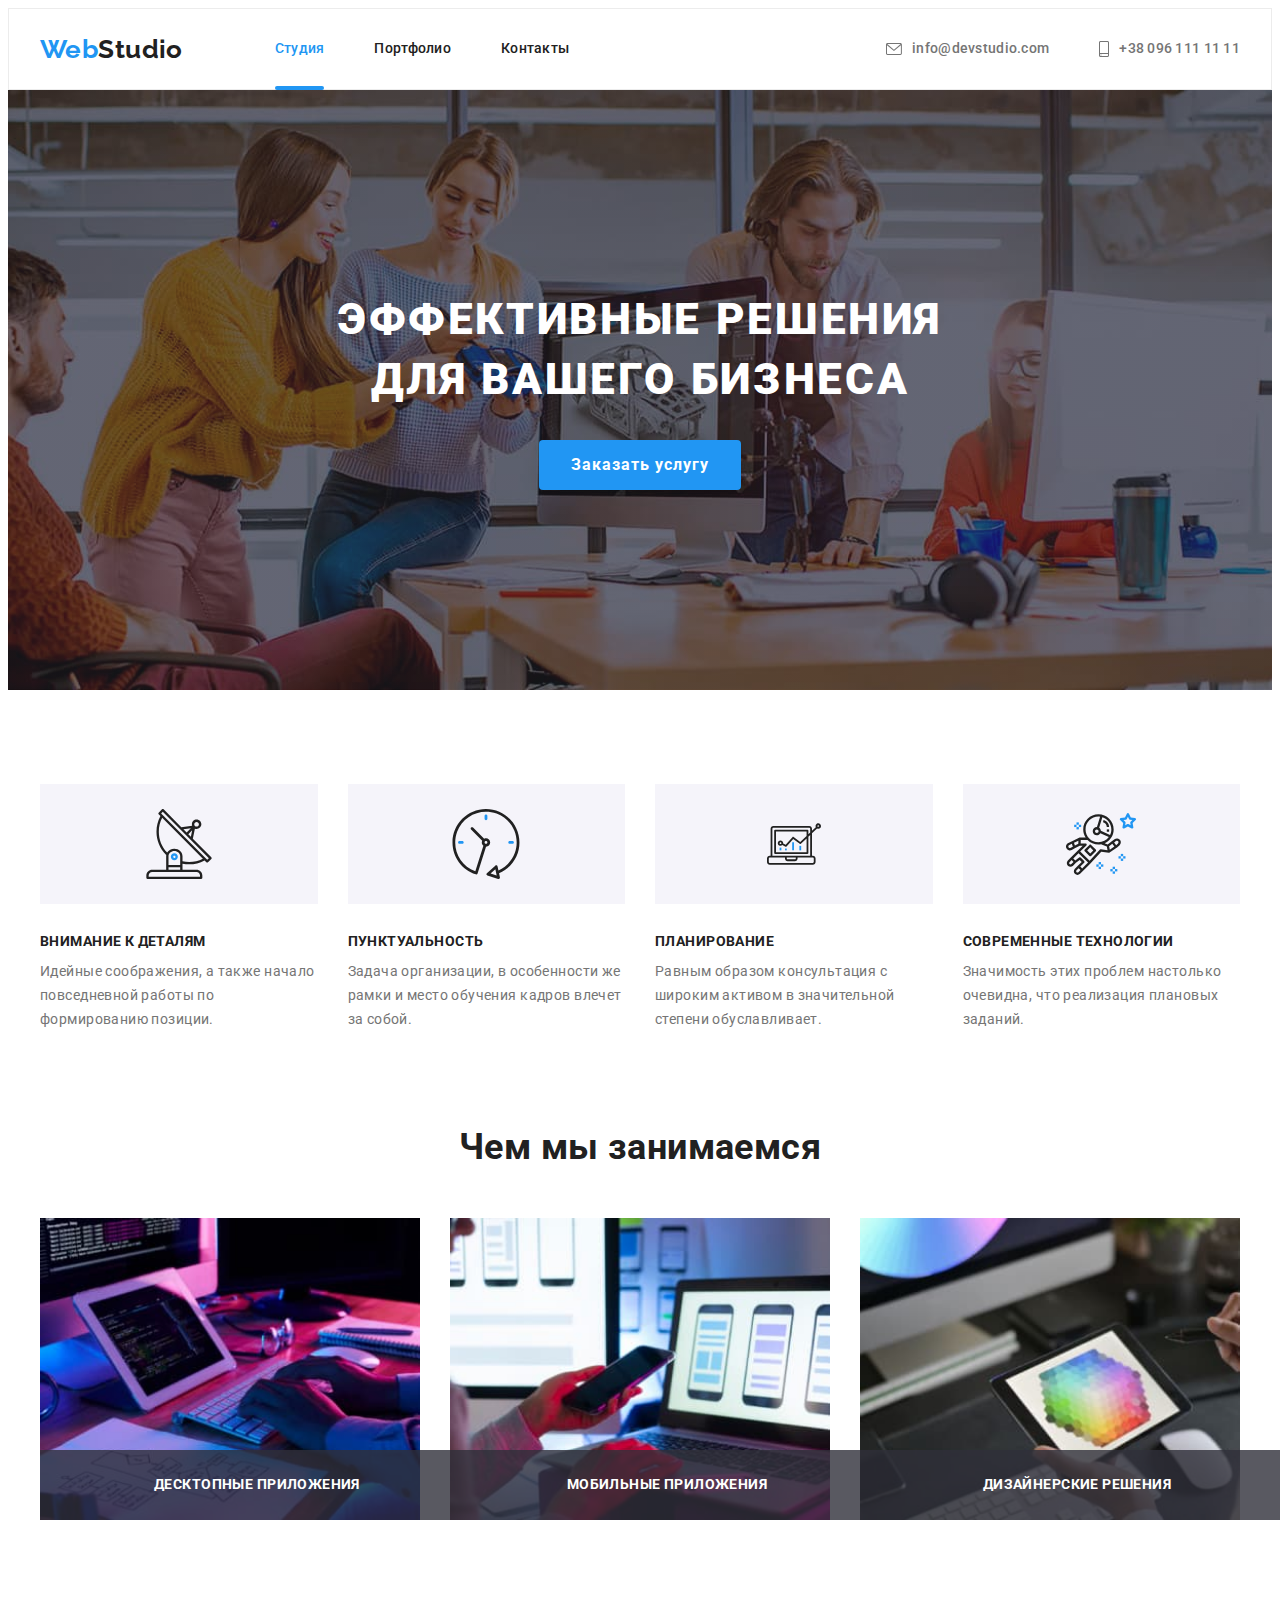
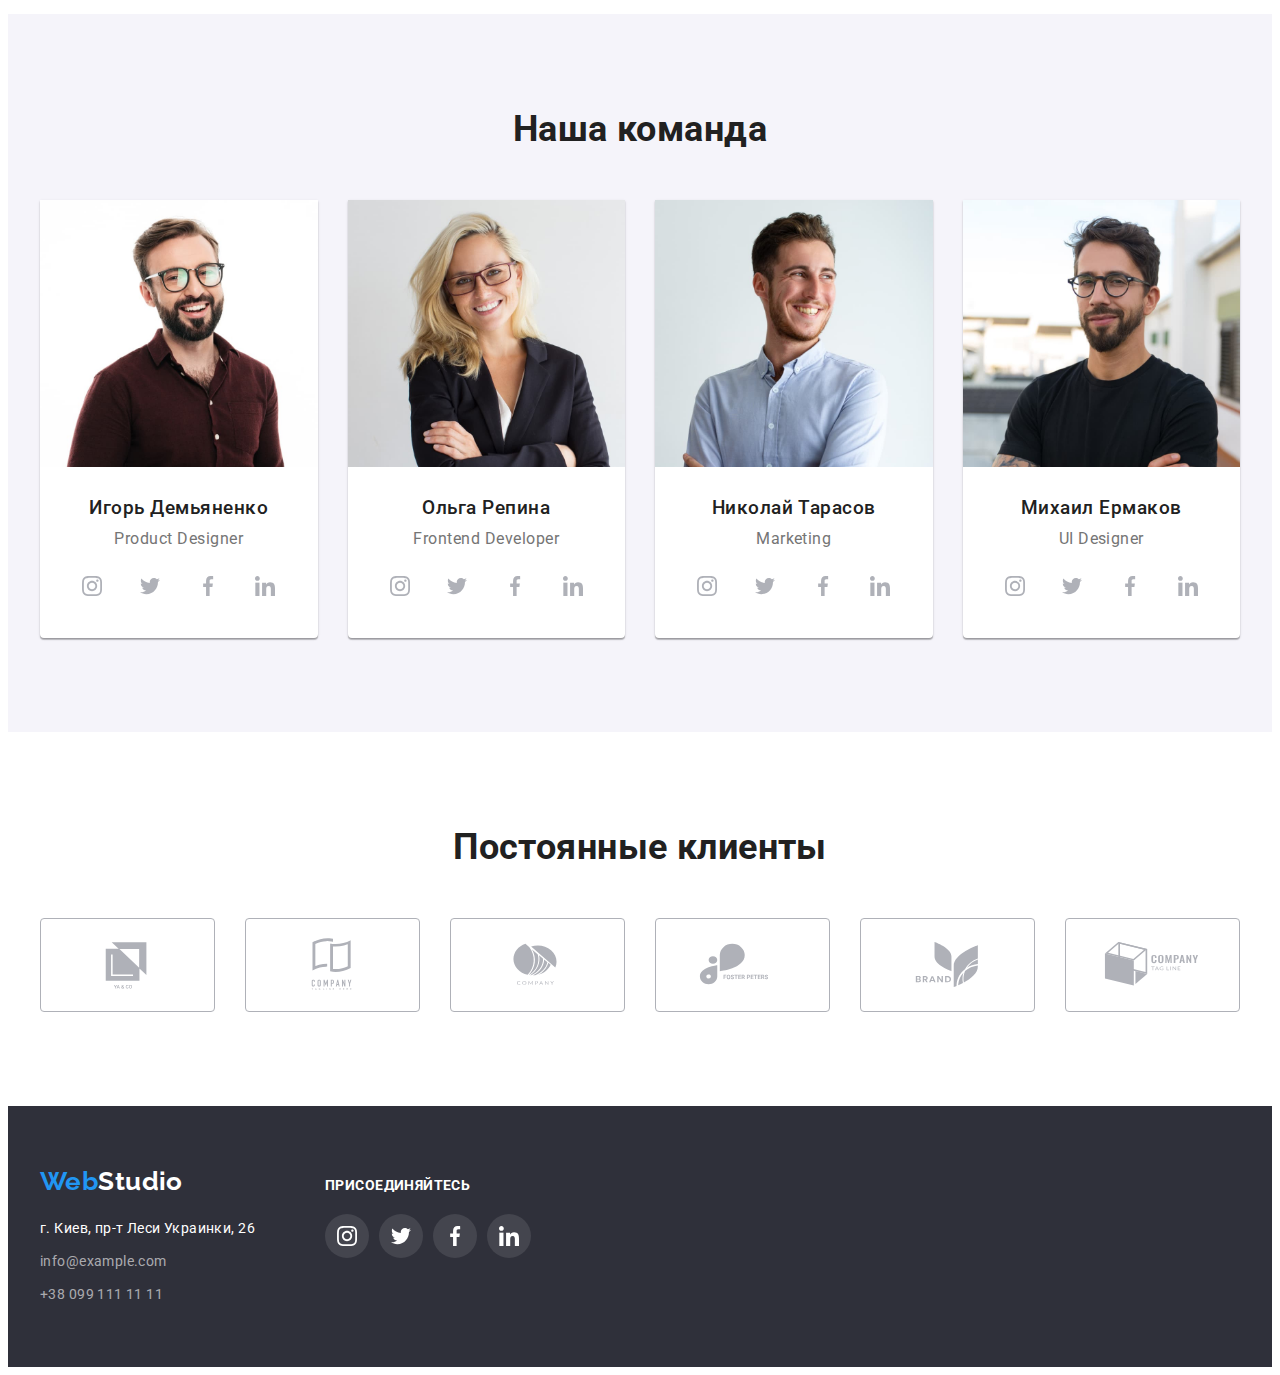
==== index.html @ 0438cba7 "copy" ====
<!DOCTYPE html>
<html lang="ru">
<head>
    <meta charset="UTF-8">
    <meta http-equiv="X-UA-Compatible" content="IE=edge">
    <meta name="viewport" content="width=device-width, initial-scale=1.0">
    <title>Document</title>
    <link rel="preconnect" href="https://fonts.googleapis.com">
    <link rel="preconnect" href="https://fonts.gstatic.com" crossorigin>
    <link href="https://fonts.googleapis.com/css2?family=Raleway:wght@700&family=Roboto:wght@400;500;700;900&display=swap"
        rel="stylesheet">
    <link rel="stylesheet" href="https://cdnjs.cloudflare.com/ajax/libs/modern-normalize/1.1.0/modern-normalize.min.css"
        integrity="sha512-wpPYUAdjBVSE4KJnH1VR1HeZfpl1ub8YT/NKx4PuQ5NmX2tKuGu6U/JRp5y+Y8XG2tV+wKQpNHVUX03MfMFn9Q=="
        crossorigin="anonymous" referrerpolicy="no-referrer" />
    <link rel="stylesheet" href="./css/styles.css">
</head>
<body>
    <header class="header">
        <div class="container header-container">
            <nav class="navigation">
                <a class="logo link header-logo" href="./index.html" lang="en">Web<span class="header-logo-part">Studio</span></a>
                <ul class="nav-list list">
                    <li class="nav-list-item">
                        <a class="nav-list-link link active-page" href="./index.html">Студия</a>
                    </li>
                    <li class="nav-list-item">
                        <a class="nav-list-link link" href="./portfolio.html">Портфолио</a>
                    </li>
                    <li class="nav-list-item">
                        <a class="nav-list-link link" href="">Контакты</a>
                    </li>
                </ul>
            </nav>
            <ul class="contact-list list">
                <li class="contact-list-item">
                    <a class="nav-list-link contact-list-link link" href="mailto:info@devstudio.com">
                        <svg class="mail-icon contact-list-icon" width="16" height="12">
                            <use href="./img/icons.svg#mail"></use>
                        </svg>
                        <span>info@devstudio.com</span>
                    </a>
                </li>
                <li class="contact-list-item">
                    <a class="nav-list-link contact-list-link link" href="tel:+380961111111">
                        <svg class="smartphone-icon contact-list-icon" width="10" height="16">
                            <use href="./img/icons.svg#smartphone"></use>
                        </svg>
                        <span>+38 096 111 11 11</span>
                    </a>
                </li>
            </ul>
        </div>
    </header>
    <main>

        <!-- HERO -->
        <section class="hero section">
            <div class="container hero-container">
                <h1 class="main-tittle">ЭФФЕКТИВНЫЕ РЕШЕНИЯ ДЛЯ ВАШЕГО БИЗНЕСА</h1>
                <button class="modal-button" type="button" data-modal-open>Заказать услугу</button>
            </div>
        </section>

        <!-- ADVANTAGES -->
        <h2 class="visually-hidden">ДОСТОИНСТВА</h2>
        <section class="advantages section">
            <div class="container advantages-conatiner">
                <ul class="advantages-list list-margins list">
                    <li class="advantages-list-item list-item-margins">
                        <div class="icon-container">
                            <svg class="advantages-icon" width="70" height="70">
                                <use href="./img/icons.svg#antenna"></use>
                            </svg>
                        </div>
                        <h3 class="advantages-tittle third-rate-tittle">Внимание к деталям</h3>
                        <p class="advantages-description">Идейные соображения, а также начало повседневной работы по формированию позиции.</p>
                    </li>
                    <li class="advantages-list-item list-item-margins">
                        <div class="icon-container">
                            <svg class="advantages-icon" width="70" height="70">
                                <use href="./img/icons.svg#clock"></use>
                            </svg>
                        </div>
                        <h3 class="advantages-tittle third-rate-tittle">Пунктуальность</h3>
                        <p class="advantages-description">Задача организации, в особенности же рамки и место обучения кадров влечет за собой.</p>
                    </li>
                    <li class="advantages-list-item list-item-margins">
                        <div class="icon-container">
                            <svg class="advantages-icon" width="70" height="54">
                                <use href="./img/icons.svg#diagram"></use>
                            </svg>
                        </div>
                        <h3 class="advantages-tittle third-rate-tittle">Планирование</h3>
                        <p class="advantages-description">Равным образом консультация с широким активом в значительной степени обуславливает.</p>
                    </li>
                    <li class="advantages-list-item list-item-margins">
                        <div class="icon-container">
                            <svg class="advantages-icon" width="70" height="70">
                                <use href="./img/icons.svg#astronaut"></use>
                            </svg>
                        </div>
                        <h3 class="advantages-tittle third-rate-tittle">Современные технологии</h3>
                        <p class="advantages-description">Значимость этих проблем настолько очевидна, что реализация плановых заданий.</p>
                    </li>
                </ul>
            </div>
        </section>

        <!-- WHAT WE DO -->
        <section class="service section">
            <div class="container service-conatiner">
                <h2 class="secondary-tittle">Чем мы занимаемся</h2>
                <ul class="service-list list-margins list">
                    <li class="service-list-item list-item-margins">
                        <img class="service-list-img" src="./img/img1.jpg" alt="написание програмного кода" width="370" height="294">
                        <p class="service-list-description">Десктопные приложения</p>
                    </li>
                    <li class="service-list-item list-item-margins">
                        <img class="service-list-img" src="./img/img2.jpg" alt="разработка мобильного приложения" width="370" height="294">
                        <p class="service-list-description">Мобильные приложения</p>
                    </li>
                    <li class="service-list-item list-item-margins">
                        <img class="service-list-img" src="./img/img3.jpg" alt="выбор дизайна" width="370" height="294">
                        <p class="service-list-description">Дизайнерские решения</p>
                    </li>
                </ul>
            </div>
        </section>

        <!-- TEAM -->
        <section class="team section">
            <div class="container team-container">
                <h2 class="secondary-tittle">Наша команда</h2>
                <ul class="team-list list-margins list">
                    <li class="team-mate list-item-margins">
                        <img class="teammate-img" src="./img/team1.jpg" alt="Игорь Демьяненко фото" width="270">
                        <div class="teammate-description">
                            <h3 class="teammate-tittle">Игорь Демьяненко</h3>
                            <p class="speciality">Product Designer</p>
                            <ul class="social-list list">
                                <li class="social-list-item">
                                    <a href="" class="social-list-link link" target="_blank" rel="noreferrer noopener">
                                        <svg class="social-list-icon" width="20" height="20">
                                            <use href="./img/icons.svg#instagram"></use>
                                        </svg>
                                    </a>
                                </li>
                                <li class="social-list-item">
                                    <a href="" class="social-list-link link" target="_blank" rel="noreferrer noopener">
                                        <svg class="social-list-icon" width="20" height="20">
                                            <use href="./img/icons.svg#twitter"></use>
                                        </svg>
                                    </a>
                                </li>
                                <li class="social-list-item">
                                    <a href="" class="social-list-link link" target="_blank" rel="noreferrer noopener">
                                        <svg class="social-list-icon" width="20" height="20">
                                            <use href="./img/icons.svg#facebook"></use>
                                        </svg>
                                    </a>
                                </li>
                                <li class="social-list-item">
                                    <a href="" class="social-list-link link" target="_blank" rel="noreferrer noopener">
                                        <svg class="social-list-icon" width="20" height="20">
                                            <use href="./img/icons.svg#linkedin"></use>
                                        </svg>
                                    </a>
                                </li>
                            </ul>
                            
                        </div>
                    </li>
                    <li class="team-mate list-item-margins">
                        <img class="teammate-img" src="./img/team2.jpg" alt="Ольга Репина фото" width="270">
                        <div class="teammate-description">
                            <h3 class="teammate-tittle">Ольга Репина</h3>
                            <p class="speciality">Frontend Developer</p>
                            <ul class="social-list list">
                                <li class="social-list-item">
                                    <a href="" class="social-list-link link" target="_blank" rel="noreferrer noopener">
                                        <svg class="social-list-icon" width="20" height="20">
                                            <use href="./img/icons.svg#instagram"></use>
                                        </svg>
                                    </a>
                                </li>
                                <li class="social-list-item">
                                    <a href="" class="social-list-link link" target="_blank" rel="noreferrer noopener">
                                        <svg class="social-list-icon" width="20" height="20">
                                            <use href="./img/icons.svg#twitter"></use>
                                        </svg>
                                    </a>
                                </li>
                                <li class="social-list-item">
                                    <a href="" class="social-list-link link" target="_blank" rel="noreferrer noopener">
                                        <svg class="social-list-icon" width="20" height="20">
                                            <use href="./img/icons.svg#facebook"></use>
                                        </svg>
                                    </a>
                                </li>
                                <li class="social-list-item">
                                    <a href="" class="social-list-link link" target="_blank" rel="noreferrer noopener">
                                        <svg class="social-list-icon" width="20" height="20">
                                            <use href="./img/icons.svg#linkedin"></use>
                                        </svg>
                                    </a>
                                </li>
                            </ul>
                        </div>
                    </li>
                    <li class="team-mate list-item-margins">
                        <img class="teammate-img" src="./img/team3.jpg" alt="Николай Тарасов фото" width="270">
                        <div class="teammate-description">
                            <h3 class="teammate-tittle">Николай Тарасов</h3>
                            <p class="speciality">Marketing</p>
                            <ul class="social-list list">
                                <li class="social-list-item">
                                    <a href="" class="social-list-link link" target="_blank" rel="noreferrer noopener">
                                        <svg class="social-list-icon" width="20" height="20">
                                            <use href="./img/icons.svg#instagram"></use>
                                        </svg>
                                    </a>
                                </li>
                                <li class="social-list-item">
                                    <a href="" class="social-list-link link" target="_blank" rel="noreferrer noopener">
                                        <svg class="social-list-icon" width="20" height="20">
                                            <use href="./img/icons.svg#twitter"></use>
                                        </svg>
                                    </a>
                                </li>
                                <li class="social-list-item">
                                    <a href="" class="social-list-link link" target="_blank" rel="noreferrer noopener">
                                        <svg class="social-list-icon" width="20" height="20">
                                            <use href="./img/icons.svg#facebook"></use>
                                        </svg>
                                    </a>
                                </li>
                                <li class="social-list-item">
                                    <a href="" class="social-list-link link" target="_blank" rel="noreferrer noopener">
                                        <svg class="social-list-icon" width="20" height="20">
                                            <use href="./img/icons.svg#linkedin"></use>
                                        </svg>
                                    </a>
                                </li>
                            </ul>
                        </div>
                    </li>
                    <li class="team-mate list-item-margins">
                        <img class="teammate-img" src="./img/team4.jpg" alt="Михаил Ермаков фото" width="270">
                        <div class="teammate-description">
                            <h3 class="teammate-tittle">Михаил Ермаков</h3>
                            <p class="speciality">UI Designer</p>
                            <ul class="social-list list">
                                <li class="social-list-item">
                                    <a href="" class="social-list-link link" target="_blank" rel="noreferrer noopener">
                                        <svg class="social-list-icon" width="20" height="20">
                                            <use href="./img/icons.svg#instagram"></use>
                                        </svg>
                                    </a>
                                </li>
                                <li class="social-list-item">
                                    <a href="" class="social-list-link link" target="_blank" rel="noreferrer noopener">
                                        <svg class="social-list-icon" width="20" height="20">
                                            <use href="./img/icons.svg#twitter"></use>
                                        </svg>
                                    </a>
                                </li>
                                <li class="social-list-item">
                                    <a href="" class="social-list-link link" target="_blank" rel="noreferrer noopener">
                                        <svg class="social-list-icon" width="20" height="20">
                                            <use href="./img/icons.svg#facebook"></use>
                                        </svg>
                                    </a>
                                </li>
                                <li class="social-list-item">
                                    <a href="" class="social-list-link link" target="_blank" rel="noreferrer noopener">
                                        <svg class="social-list-icon" width="20" height="20">
                                            <use href="./img/icons.svg#linkedin"></use>
                                        </svg>
                                    </a>
                                </li>
                            </ul>
                        </div>
                    </li>
                </ul>
            </div>
        </section>

        <!-- CLIENTS -->
        <section class="clients section">
            <div class="clients-container container">
                <h2 class="secondary-tittle">Постоянные клиенты</h2>
                <ul class="clients-list list list-margins">
                    <li class="clients-list-item list-item-margins">
                            <a href="" class="clients-list-link link" target="_blank" rel="noreferrer noopener">
                                    <svg class="clients-icon" width="106" height="60">
                                        <use href="./img/icons.svg#company1"></use>
                                    </svg>
                            </a>
                    </li>
                    <li class="clients-list-item list-item-margins">
                            <a href="" class="clients-list-link link" target="_blank" rel="noreferrer noopener">
                                    <svg class="clients-icon" width="106" height="60">
                                        <use href="./img/icons.svg#company2"></use>
                                    </svg>
                            </a>
                    </li>
                    <li class="clients-list-item list-item-margins">
                            <a href="" class="clients-list-link link" target="_blank" rel="noreferrer noopener">
                                    <svg class="clients-icon" width="106" height="60">
                                        <use href="./img/icons.svg#company3"></use>
                                    </svg>
                            </a>
                    </li>
                    <li class="clients-list-item list-item-margins">
                            <a href="" class="clients-list-link link" target="_blank" rel="noreferrer noopener">
                                    <svg class="clients-icon" width="106" height="60">
                                        <use href="./img/icons.svg#company4"></use>
                                    </svg>
                            </a>
                    </li>
                    <li class="clients-list-item list-item-margins">
                            <a href="" class="clients-list-link link" target="_blank" rel="noreferrer noopener">
                                    <svg class="clients-icon" width="106" height="60">
                                        <use href="./img/icons.svg#company5"></use>
                                    </svg>
                            </a>
                    </li>
                    <li class="clients-list-item list-item-margins">
                            <a href="" class="clients-list-link link" target="_blank" rel="noreferrer noopener">
                                    <svg class="clients-icon" width="106" height="60">
                                        <use href="./img/icons.svg#company6"></use>
                                    </svg>
                            </a>
                    </li>
                </ul>
            </div>
        </section>
    </main>
        <!-- FOOTER -->
    <footer class="footer">
        <div class="container footer-container">
            <div class="footer-item">
                <a class="logo link footer-logo" href="./index.html" lang="en">Web<span class="footer-logo-part">Studio</span></a>
                <address class="address">
                    <ul class="address-list list">
                        <li class="address-list-item">
                            <a class="address-list-link link" href="https://goo.gl/maps/maLwLf98Ya77Wj8u6" target="_blank"
                                rel="noreferrer noopener">г. Киев, пр-т Леси Украинки, 26</a>
                        </li>
                        <li class="address-list-item">
                            <a class="address-list-link link" href="mailto:info@example.com">info@example.com</a>
                        </li>
                        <li class="address-list-item">
                            <a class="address-list-link link" href="tel:+380991111111">+38 099 111 11 11</a>
                        </li>
                    </ul>
                </address>
            </div>
            <div class="footer-item">
                <h3 class="social-links-tittle third-rate-tittle">ПРИСОЕДИНЯЙТЕСЬ</h3>
                <ul class="social-list footer-social-list list">
                    <li class="social-list-item">
                        <a href="" class="social-list-link footer-social-link link" target="_blank" rel="noreferrer noopener">
                            <svg class="social-list-icon footer-social-icon" width="20" height="20">
                                <use href="./img/icons.svg#instagram"></use>
                            </svg>
                        </a>
                    </li>
                    <li class="social-list-item">
                        <a href="" class="social-list-link footer-social-link link" target="_blank" rel="noreferrer noopener">
                            <svg class="social-list-icon footer-social-icon" width="20" height="20">
                                <use href="./img/icons.svg#twitter"></use>
                            </svg>
                        </a>
                    </li>
                    <li class="social-list-item">
                        <a href="" class="social-list-link footer-social-link link" target="_blank" rel="noreferrer noopener">
                            <svg class="social-list-icon footer-social-icon" width="20" height="20">
                                <use href="./img/icons.svg#facebook"></use>
                            </svg>
                        </a>
                    </li>
                    <li class="social-list-item">
                        <a href="" class="social-list-link footer-social-link link" target="_blank" rel="noreferrer noopener">
                            <svg class="social-list-icon footer-social-icon" width="20" height="20">
                                <use href="./img/icons.svg#linkedin"></use>
                            </svg>
                        </a>
                    </li>
                </ul>
            </div>
        </div>
    </footer>
    <div class="backdrop is-hidden" data-modal>
        <div class="modal">
            <button type="button" class="modal-close-btn" data-modal-close>
                <svg class="modal-close-icon" width="11" height="11">
                    <use href="./img/icons.svg#close"></use>
                </svg>
            </button>
        </div>
    </div>
    <script src="./js/modal.js"></script>
</body>
</html>
---- css/styles.css ----
:root {
  --accent-color: #2196f3;
  --primary-font-family: "Roboto", sans-serif;
  --secondary-font-family: "Raleway", sans-serif;
  --primary-text-color-theme-light: #757575;
  --secondary-text-color-theme-light: #212121;
  --primary-text-color-theme-dark: #ffffff;
  --secondary-text-color-theme-dark: rgba(255, 255, 255, 0.6);
  --card-item: 3;
  --transition: 250ms cubic-bezier(0.4, 0, 0.2, 1);
}
body {
  font-family: var(--primary-font-family);
  color: var(--primary-text-color-theme-light);
  font-size: 14px;
  line-height: 1.71;
  letter-spacing: 0.03em;
}

h1,
h2,
h3,
h4,
h5,
h6,
p {
  margin-top: 0;
  margin-bottom: 0;
}
.visually-hidden {
  position: absolute;
  width: 1px;
  height: 1px;
  margin: -1px;
  padding: 0;
  overflow: hidden;
  border: 0;
  clip: rect(0 0 0 0);
}
ul,
ol {
  margin-top: 0;
  margin-bottom: 0;
  padding-left: 0;
}

img {
  display: block;
  width: 100%;
  height: auto;
}

address {
  font-style: normal;
}
.list {
  list-style: none;
}
.link {
  text-decoration: none;
  color: inherit;
}
.section {
  padding-top: 94px;
  padding-bottom: 94px;
}
.container {
  width: 1200px;
  padding-left: 15px;
  padding-right: 15px;
  margin-left: auto;
  margin-right: auto;
}
.third-rate-tittle {
  font-size: 14px;
  font-style: normal;
  margin-bottom: 10px;
  line-height: 1.14;
  text-transform: uppercase;
}
.list-margins {
  display: flex;
  flex-wrap: wrap;
  margin-left: -30px;
  margin-top: -30px;
}

.list-item-margins {
  margin-left: 30px;
  margin-top: 30px;
  flex-basis: calc(100% / var(--card-item) - 30px);
}

.social-list {
  display: flex;
  justify-content: space-between;
}
.social-list-link {
  display: flex;
  align-items: center;
  justify-content: center;
  width: 44px;
  height: 44px;
  background-color: #ffffff;
  border-radius: 50%;
  background-color: rgba(255, 255, 255, 0.1);
  color: #afb1b8;
  transition: background-color var(--transition), color var(--transition);
}
.social-list-icon {
  fill: currentColor;
  transition: fill var(--transition);
}
.social-list-link:hover,
.social-list-link:focus {
  background-color: var(--accent-color);
  color: var(--primary-text-color-theme-dark);
}

/* LOGO */
.logo {
  font-family: var(--secondary-font-family);
  font-style: normal;
  font-weight: bold;
  font-size: 26px;
  line-height: 1.19;
  color: var(--accent-color);
}
.header-logo-part {
  color: var(--secondary-text-color-theme-light);
}
.footer-logo-part {
  color: var(--primary-text-color-theme-dark);
}

/* HEADER */
.header {
  background-color: #ffffff;
  border: 1px solid #ececec;
}
.header-container {
  display: flex;
  align-items: center;
}
.header-logo {
  margin-right: 92px;
  padding-top: 24px;
  padding-bottom: 24px;
}
.navigation {
  display: flex;
  align-items: center;
}
.nav-list {
  display: flex;
  align-items: center;
  color: var(--secondary-text-color-theme-light);
}
.nav-list-item:not(:last-child) {
  margin-right: 50px;
}
.nav-list-link {
  display: flex;
  align-items: center;
  padding-top: 32px;
  padding-bottom: 32px;
  font-family: var(--primary-font-family);
  font-style: normal;
  font-weight: 500;
  line-height: 1.14;
  letter-spacing: 0.02em;
  position: relative;
  transition: color var(--transition);
}

.nav-list-link:hover,
.nav-list-link:focus,
.active-page {
  color: var(--accent-color);
}
.active-page::after {
  display: block;
  position: absolute;
  content: "";
  width: 100%;
  height: 4px;
  border-radius: 2px;
  background-color: var(--accent-color);
  bottom: -1px;
}

.contact-list {
  display: flex;
  margin-left: auto;
}
.contact-list-icon {
  margin-right: 10px;
  fill: currentColor;
}
.contact-list-item:not(:last-child) {
  margin-right: 50px;
}

/* HERO */
.hero {
  background-color: #2f303a;
  background-image: linear-gradient(
      rgba(47, 48, 58, 0.4),
      rgba(47, 48, 58, 0.4)
    ),
    url(../img/bg.jpg);
  background-repeat: no-repeat;
  background-position: 50% 50%;
  padding-top: 200px;
  padding-bottom: 200px;
}
.hero-container {
  display: flex;
  flex-direction: column;
  align-items: center;
}

.main-tittle {
  display: flex;
  flex-wrap: wrap;
  margin-bottom: 30px;
  max-width: 696px;
  font-family: var(--primary-font-family);
  font-style: normal;
  font-weight: 900;
  font-size: 44px;
  line-height: 1.36;
  text-align: center;
  letter-spacing: 0.06em;
  color: var(--primary-text-color-theme-dark);
}
.modal-button {
  align-items: center;
  text-align: center;
  padding: 10px 32px;
  border: none;
  font-family: var(--primary-font-family);
  font-style: normal;
  font-weight: bold;
  font-size: 16px;
  line-height: 1.88;
  letter-spacing: 0.06em;
  background-color: #2196f3;
  color: var(--primary-text-color-theme-dark);
  cursor: pointer;
  box-shadow: 0px 4px 4px rgba(0, 0, 0, 0.15);
  border-radius: 4px;
}

/* ADVANTAGES */
.advantages {
  padding-bottom: 0;
  --card-item: 4;
}
.icon-container {
  display: flex;
  align-items: center;
  justify-content: center;
  height: 120px;
  margin-bottom: 30px;
  background-color: #f5f4fa;
}

.advantages-tittle {
  color: var(--secondary-text-color-theme-light);
}
.advantages-description {
  font-style: normal;
}

/* WHAT WE DO */
.secondary-tittle {
  margin-bottom: 50px;
  font-family: var(--primary-font-family);
  font-style: normal;
  font-weight: bold;
  font-size: 36px;
  line-height: 1.17;
  text-align: center;
  color: var(--secondary-text-color-theme-light);
}
.service-list-item {
  position: relative;
}
.service-list-description {
  display: flex;
  color: var(--primary-text-color-theme-dark);
  position: absolute;
  left: 0;
  bottom: 0;
  width: 100%;
  padding: 27px;
  font-weight: 700;
  line-height: 1.14;
  background-color: rgba(47, 48, 58, 0.8);
  align-items: center;
  justify-content: center;
  text-transform: uppercase;
}
/* TEAM */
.team {
  font-family: var(--primary-font-family);
  font-style: normal;
  font-size: 16px;
  line-height: 1.19;
  letter-spacing: 0.03em;
  background-color: #f5f4fa;
  --card-item: 4;
}
.team-mate {
  box-shadow: 0px 1px 3px rgba(0, 0, 0, 0.12), 0px 1px 1px rgba(0, 0, 0, 0.14),
    0px 2px 1px rgba(0, 0, 0, 0.2);
  border-radius: 0px 0px 4px 4px;
  background-color: var(--primary-text-color-theme-dark);
}
.teammate-description {
  padding: 30px;
  text-align: center;
}
.teammate-tittle {
  margin-bottom: 10px;
  font-weight: 500;
  color: var(--secondary-text-color-theme-light);
}
.speciality {
  margin-bottom: 16px;
}

/* CLIENTS */
.clients {
  --card-item: 6;
}
.clients-list-link {
  display: flex;
  justify-content: center;
  align-items: center;
  height: 92px;
  border: 1px solid currentColor;
  color: #afb1b8;
  border-radius: 4px;
  transition: color var(--transition);
}
.clients-icon {
  fill: currentColor;
}
.clients-list-link:hover,
.clients-list-link:focus {
  color: var(--accent-color);
}


/* FOOTER */

.footer {
  background-color: #2f303a;
  padding-top: 60px;
  padding-bottom: 60px;
}
.footer-container {
  display: flex;
  align-items: baseline;
}
.footer-logo {
  display: block;
  margin-bottom: 20px;
}
.address-list-item:not(:last-child) {
  margin-bottom: 9px;
}


.address-place:hover,
.address-place:focus {
  color: var(--accent-color);
}

.address-list-link {
  color: var(--secondary-text-color-theme-dark);
  transition: color var(--transition);
}
.address-list-link[target="_blank"] {
  color: var(--primary-text-color-theme-dark);
}
.address-list-link:hover,
.address-list-link:focus {
  color: var(--accent-color);
}
.footer-item:not(:last-child) {
  margin-right: 70px;
}
.footer-social-link {
  color: var(--primary-text-color-theme-dark);
}
.social-links-tittle {
  margin-bottom: 20px;
  color: var(--primary-text-color-theme-dark);
}
.footer-social-list .social-list-item:not(:last-child) {
  margin-right: 10px;
}
/* ================= PORTFOLIO ================= */

/* PORTFOLIO FILTERS */
.portfolio-filter-list {
  display: flex;
  justify-content: center;
  margin-bottom: 50px;
}
.portfolio-filter-item:not(:last-child) {
  margin-right: 9px;
}
.portfolio-button-filter {
  padding: 6px 22px;
  font-family: var(--primary-font-family);
  font-style: normal;
  font-weight: 500;
  font-size: 16px;
  line-height: 1.6;
  color: var(--secondary-text-color-theme-light);
  cursor: pointer;
  background: #f5f4fa;
  border-radius: 4px;
  border: none;
  transition: background-color var(--transition),
    color var(--transition), box-shadow var(--transition);
}
.portfolio-button-filter:hover,
.portfolio-button-filter:focus,
.active {
  box-shadow: 0px 3px 1px rgba(0, 0, 0, 0.1), 0px 1px 2px rgba(0, 0, 0, 0.08),
    0px 2px 2px rgba(0, 0, 0, 0.12);
  background-color: var(--accent-color);
  color: var(--primary-text-color-theme-dark);
}

/* PROJECTS */
.project-list-item-overlay {
  position: relative;
  overflow: hidden;
}
.project-overlay-description {
  color: var(--primary-text-color-theme-dark);
  background-color: rgba(33, 150, 243, 0.9);
  font-size: 18px;
  display: flex;
  justify-content: center;
  align-items: center;
  padding: 24px;
  font-size: 18px;
  line-height: 1.55;
  position: absolute;
  top: 0;
  left: 0;
  width: 100%;
  height: 100%;
  overflow: auto;
  transform: translateY(100%);
  transition: transform var(--transition);
}
.project-list-link:hover .project-overlay-description,
.project-list-link:focus .project-overlay-description {
  transform: translateY(0%);
}
.project-description {
  padding-top: 20px;
  padding-right: 24px;
  padding-bottom: 20px;
  padding-left: 24px;
  border: 1px solid #eeeeee;
  border-top: none;
  background: #ffffff;
}
.project-tittle {
  margin-bottom: 4px;
  font-size: 18px;
  line-height: 2;
  letter-spacing: 0.06em;
  color: var(--secondary-text-color-theme-light);
}
.project-style {
  font-style: normal;
  font-size: 16px;
  line-height: 1.88;
}
.project-list-link {
  display: block;
  transition: box-shadow var(--transition);
}
.project-list-link:hover,
.project-list-link:focus {
  box-shadow: 0px 1px 1px rgba(0, 0, 0, 0.12), 0px 4px 4px rgba(0, 0, 0, 0.06),
    1px 4px 6px rgba(0, 0, 0, 0.16);
}

.backdrop {
  position: fixed;
  top: 0;
  left: 0;
  width: 100vw;
  height: 100vh;
  background-color: rgba(0, 0, 0, 0.2);
  transition: opacity 500ms linear, visibility 500ms linear;
}
.backdrop.is-hidden {
  opacity: 0;
  visibility: hidden;
  pointer-events: none;
}

.modal {
  position: absolute;
  top: 50%;
  left: 50%;
  transform: translate(-50%, -50%);
  width: 528px;
  height: 580px;
  background-color: #ffffff;
  transition: transform 500ms linear;
}
.backdrop.is-hidden .modal {
  transform: translate(-50%, -50%) scale(0) rotate(135deg);
}
.modal-close-btn {
  position: absolute;
  top: 8px;
  right: 8px;
  display: flex;
  justify-content: center;
  align-items: center;
  width: 30px;
  height: 30px;
  border-radius: 50%;
  border: 1px solid rgba(0, 0, 0, 0.1);
  background-color: transparent;
  padding: 0;
  cursor: pointer;
}
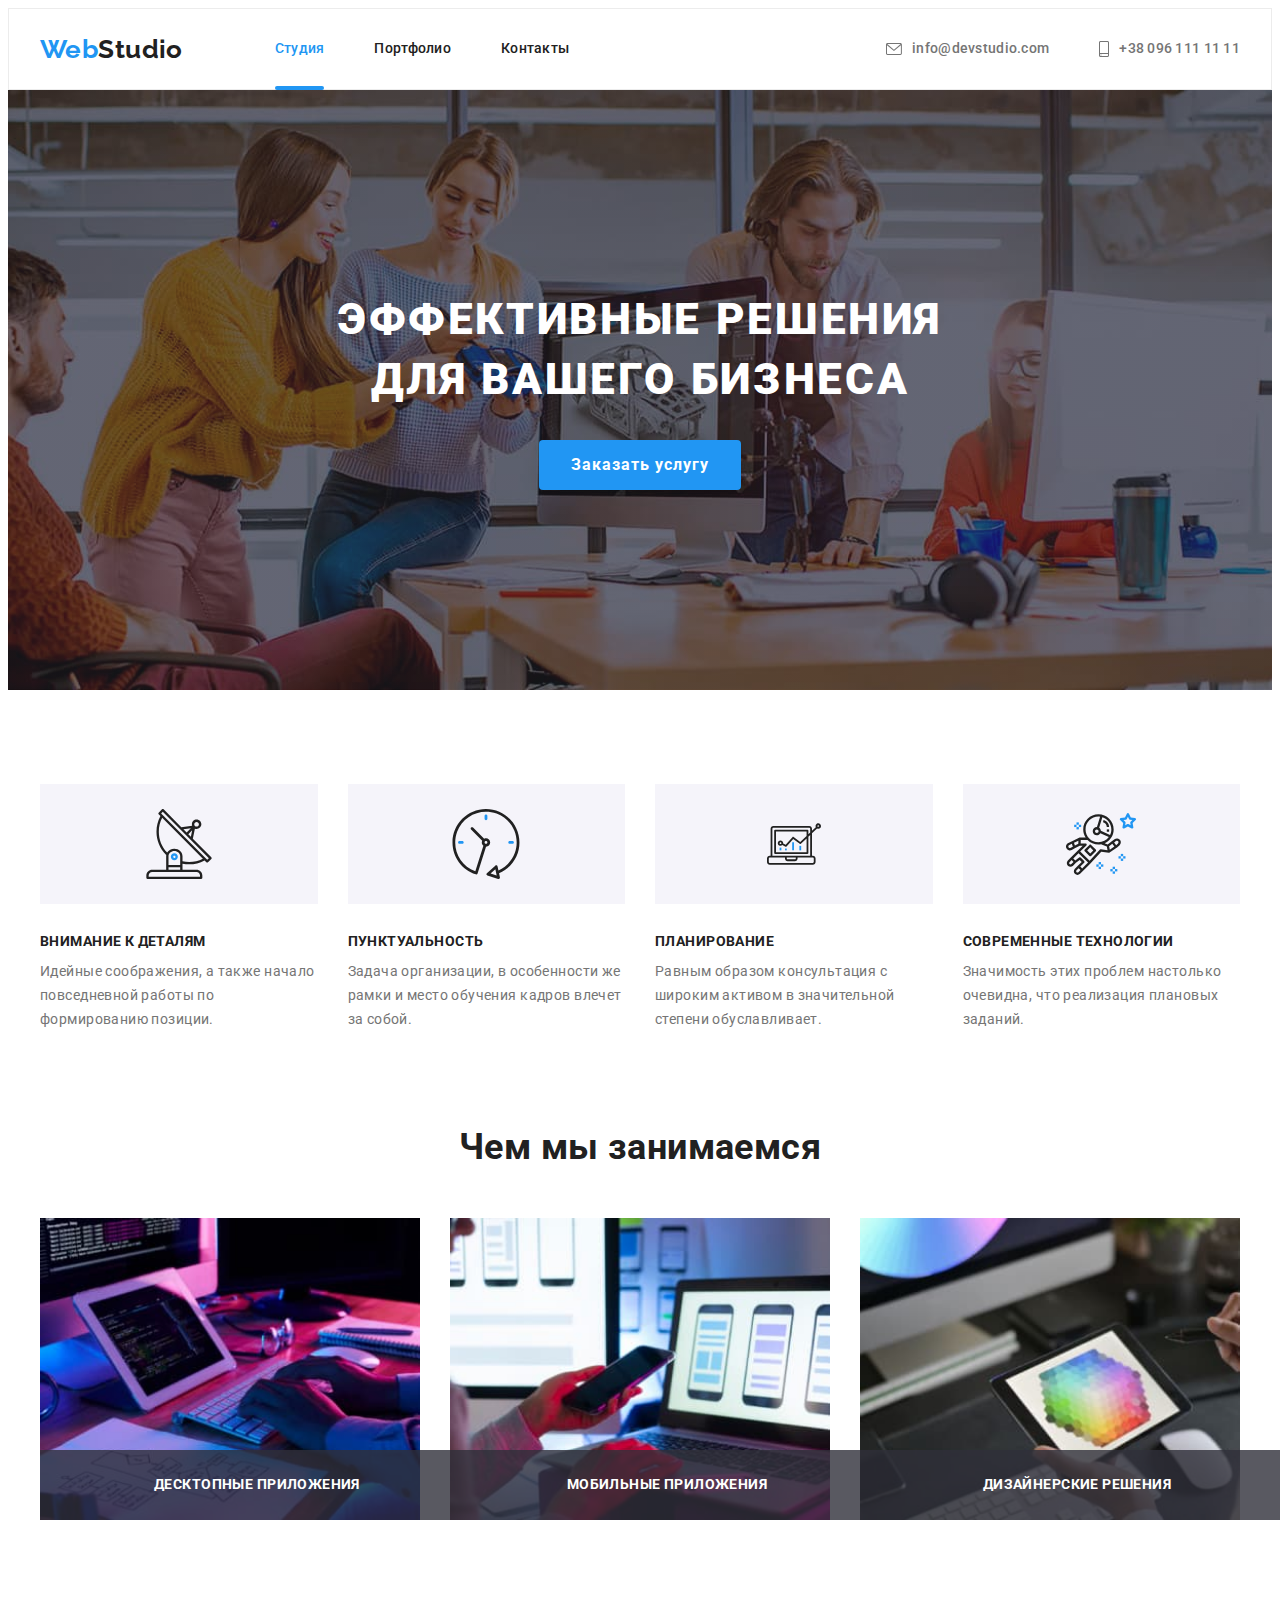
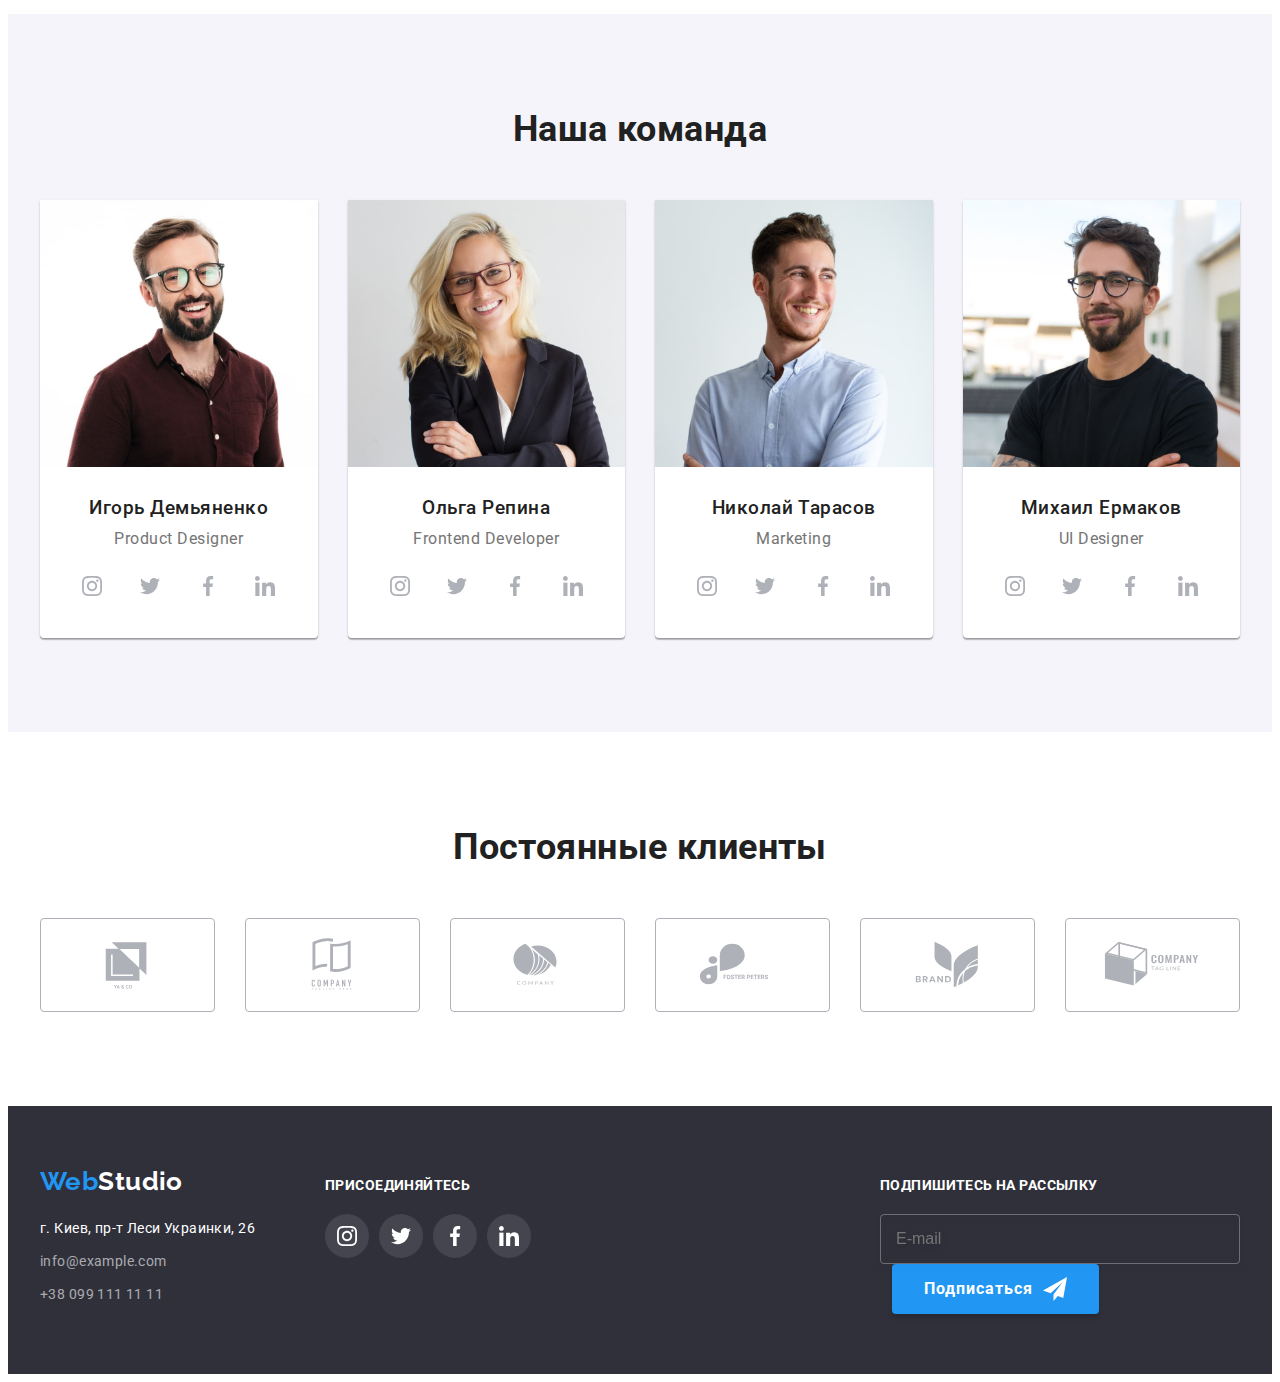
==== commit 6866fd60: "fin" ====
--- a/index.html
+++ b/index.html
@@ -357,7 +357,7 @@
                 </address>
             </div>
             <div class="footer-item">
-                <h3 class="social-links-tittle third-rate-tittle">ПРИСОЕДИНЯЙТЕСЬ</h3>
+                <h3 class="social-links-tittle third-rate-tittle">Присоединяйтесь</h3>
                 <ul class="social-list footer-social-list list">
                     <li class="social-list-item">
                         <a href="" class="social-list-link footer-social-link link" target="_blank" rel="noreferrer noopener">
@@ -388,6 +388,22 @@
                         </a>
                     </li>
                 </ul>
+            </div>
+            <div class="footer-item subscribe-footer-item">
+                <h3 class="subscribe-tittle social-links-tittle third-rate-tittle">Подпишитесь на рассылку</h3>
+                <div class="subscribe-item">
+                    <form class="email-form">
+                        <label class="email-form-field">
+                            <input name="user_email" type="email" class="email-form-input" placeholder="E-mail">
+                        </label>
+                        <button type="submit" class="subscribe-submit modal-button">
+                            Подписаться
+                            <svg class="telegram-icon" width="24" height="24">
+                                <use href="./img/icons.svg#telegram"></use>
+                            </svg>
+                        </button>
+                    </form>
+                </div>
             </div>
         </div>
     </footer>
@@ -398,6 +414,56 @@
                     <use href="./img/icons.svg#close"></use>
                 </svg>
             </button>
+            <form class="contact-form">
+                <p class="modal-description">Оставьте свои данные, мы вам перезвоним</p>
+                <label class="contact-form-field">
+                    <span class="contact-form-name">Имя</span>
+                    <span class="contact-form-input-wrapper">
+                        <input name="user_name" type="text" class="contact-form-input" required>
+                        <svg class="modal-input-icon" width="12" height="12">
+                            <use href="./img/icons.svg#name"></use>
+                        </svg>
+                    </span>
+                </label>
+                <label class="contact-form-field">
+                    <span class="contact-form-name">Телефон</span>
+                    <span class="contact-form-input-wrapper">
+                        <input name="user_phone" type="tel" class="contact-form-input" required>
+                        <svg class="modal-input-icon" width="13" height="13">
+                            <use href="./img/icons.svg#phone"></use>
+                        </svg>
+                    </span>
+                </label>
+                <label class="contact-form-field">
+                    <span class="contact-form-name">Почта</span>
+                    <span class="contact-form-input-wrapper">
+                        <input name="user_email" type="email" class="contact-form-input" required>
+                        <svg class="modal-input-icon" width="15" height="12">
+                            <use href="./img/icons.svg#modal-mail"></use>
+                        </svg>
+                    </span>
+                </label>
+                <label class="contact-form-field">
+                    <span class="contact-form-name">Комментарий</span>
+                    <span class="contact-form-input-wrapper">
+                        <textarea name="user_massage" class="contact-form-input contact-form-massage" placeholder="Введите текст"></textarea>
+                    </span>
+                </label>
+                <div class="contact-form-checkbox-wrapper">
+                    <input name="accept-window" type="checkbox" class="contact-form-checkbox visually-hidden" id="accept-checkbox"
+                        required>
+                    <label for="accept-checkbox" class="contact-form-checkbox-label">
+                        <span class="checkbox-window">
+                        <svg class="checkbox-icon" width="11px" height="8px">
+                            <use href="./img/icons.svg#accept"></use>
+                        </svg>
+                        </span>
+                        Соглашаюсь с рассылкой и принимаю&nbsp;
+                        <a href=""class="accept-link link">Условия договора</a>
+                    </label>
+                </div>
+                <button type="submit" class="contact-form-submit modal-button">Отправить</button>
+            </form>
         </div>
     </div>
     <script src="./js/modal.js"></script>
--- a/css/styles.css
+++ b/css/styles.css
@@ -403,6 +403,33 @@
 .footer-social-list .social-list-item:not(:last-child) {
   margin-right: 10px;
 }
+.subscribe-footer-item {
+  margin-left: auto;
+}
+.subscribe-item {
+  display: flex;
+  align-items: center;
+}
+.email-form-input {
+  border: 1px solid rgba(255, 255, 255, 0.3);
+  box-sizing: border-box;
+  filter: drop-shadow(0px 4px 4px rgba(0, 0, 0, 0.15));
+  border-radius: 4px;
+  width: 360px;
+  height: 50px;
+  background-color: transparent;
+  padding: 15px;
+  font-size: 16px;
+  line-height: 1.25;
+  color: var(--primary-text-color-theme-dark);
+}
+.subscribe-submit {
+  display: flex;
+  margin-left: 12px;
+}
+.telegram-icon {
+  margin-left: 10px;
+}
 /* ================= PORTFOLIO ================= */
 
 /* PORTFOLIO FILTERS */
@@ -521,6 +548,7 @@
   height: 580px;
   background-color: #ffffff;
   transition: transform 500ms linear;
+  padding: 40px;
 }
 .backdrop.is-hidden .modal {
   transform: translate(-50%, -50%) scale(0) rotate(135deg);
@@ -540,3 +568,100 @@
   padding: 0;
   cursor: pointer;
 }
+
+.modal-description{
+  font-weight: 700;
+  font-size: 20px;
+  line-height: 1.15;
+  text-align: center;
+  color: var(--secondary-text-color-theme-light);
+}
+.contact-form-name {
+  font-size: 12px;
+  line-height: 1.16;
+  letter-spacing: 0.01em;
+}
+
+.contact-form-field {
+  display: block;
+}
+.contact-form-input-wrapper {
+  position: relative;
+}
+
+.contact-form-input {
+  width: 100%;
+  height: 40px;
+  border: 1px solid rgba(33, 33, 33, 0.2);
+  box-sizing: border-box;
+  border-radius: 4px;
+  margin-bottom: 10px;
+  padding-left: 42px;
+  transition: border-color var(--transition);
+  cursor: pointer;
+}
+.contact-form-input:hover,
+.contact-form-input:focus {
+  outline: none;
+  border-color: var(--accent-color);
+}
+.modal-input-icon {
+  position: absolute;
+  display: block;
+  top: 50%;
+  left: 12px;
+  transform: translateY(-50%);
+  transition: fill var(--transition)
+}
+.contact-form-input:hover + .modal-input-icon,
+.contact-form-input:focus + .modal-input-icon {
+  fill: var(--accent-color);
+}
+
+.contact-form-massage {
+  display: flex;
+  resize: none;
+  height: 120px;
+  padding: 12px 16px;
+  font-weight: 400;
+  font-size: 14px;
+  line-height: 1.14;
+  letter-spacing: 0.01em;
+}
+.contact-form-checkbox-label {
+  display: flex;
+  align-items: center;
+}
+.contact-form-checkbox-wrapper {
+  margin-bottom: 30px;
+}
+.checkbox-window {
+  display: flex;
+  width: 16px;
+  height: 15px;
+  border: 2px solid var(--secondary-text-color-theme-light);
+  border-radius: 2px;
+  cursor: pointer;
+  content: '';
+  margin-right: 9px;
+  margin-left: 15px;
+  justify-content: center;
+  align-items: center;
+}
+.accept-link {
+  color: var(--accent-color);
+  text-decoration: underline;
+}
+.contact-form-checkbox:focus + label>.checkbox-window {
+  outline: 1px solid var(--secondary-text-color-theme-light);
+}
+.contact-form-checkbox:checked + label>.checkbox-window {
+  background-color: var(--accent-color);
+  border-color: transparent;
+}
+.contact-form-submit {
+  display: flex;
+  padding: 10px 55px;
+  margin: 0 auto;
+  background-color: #188CE8;
+}
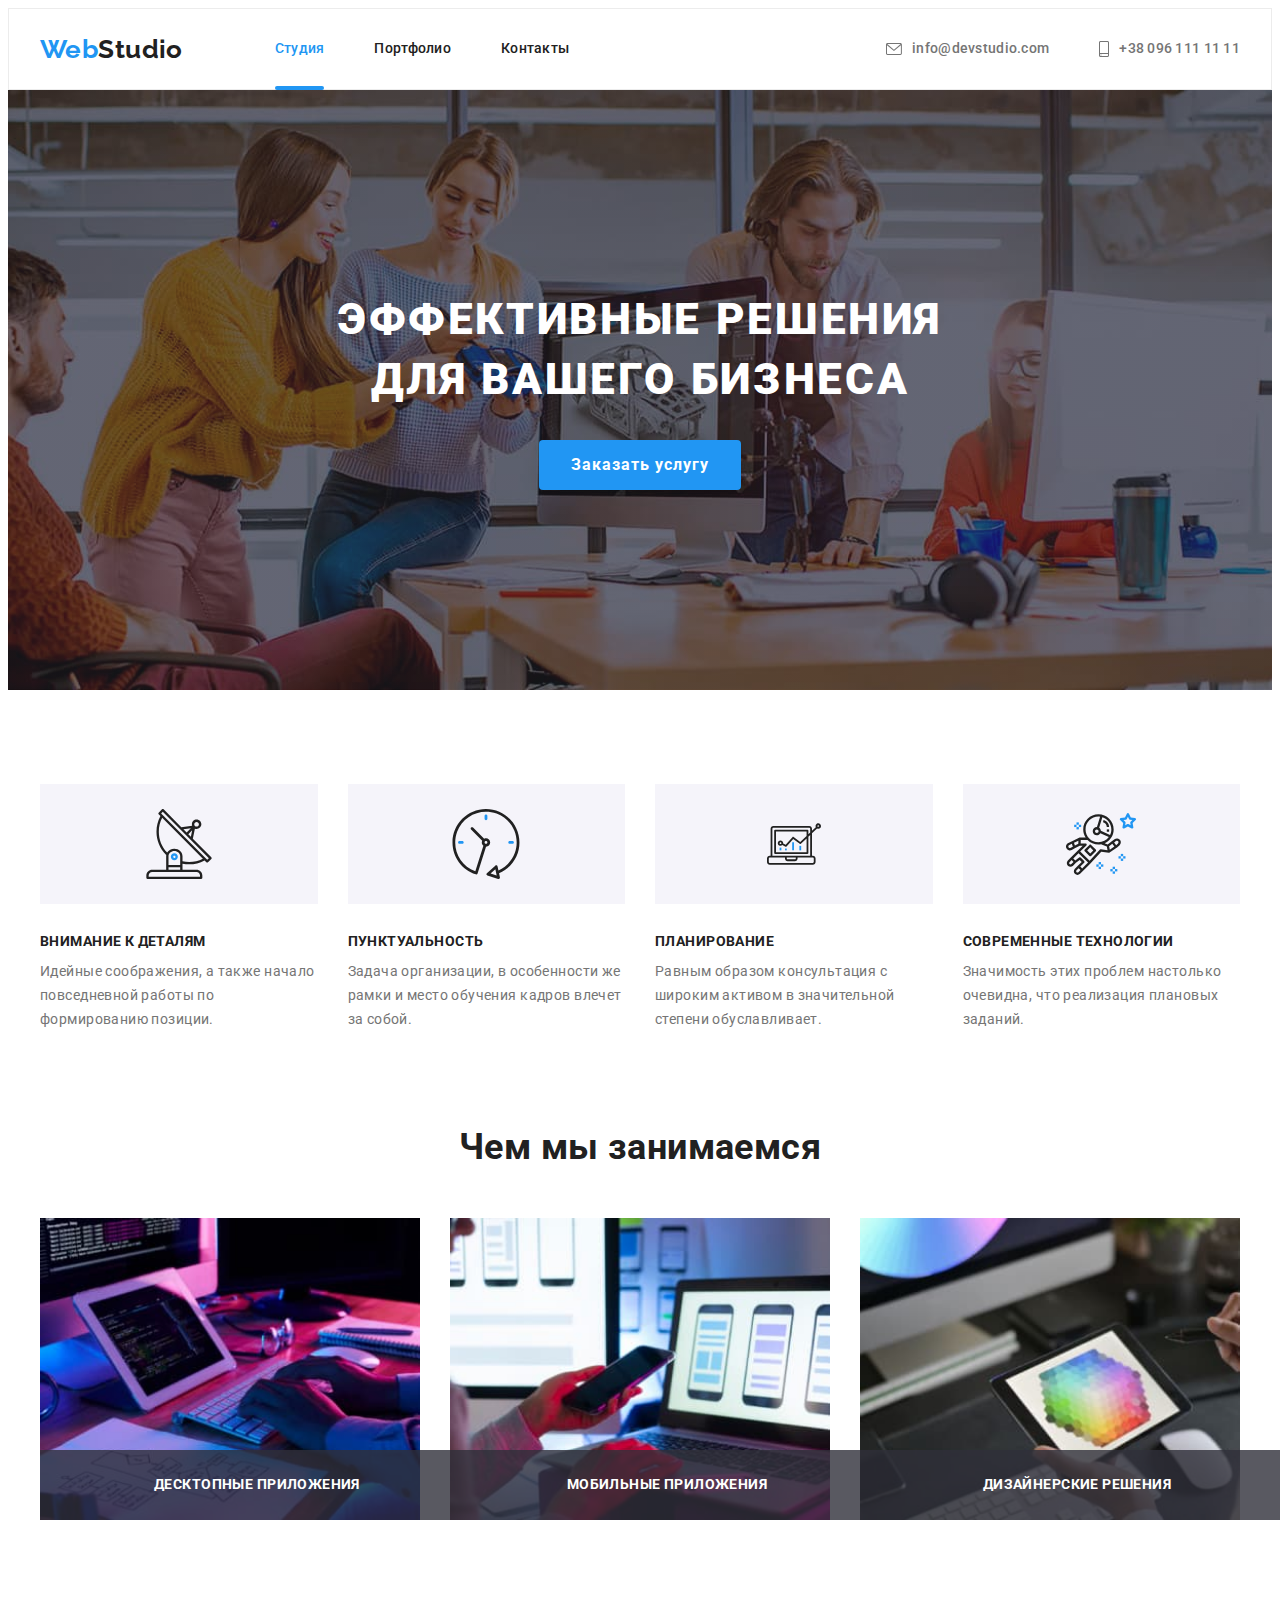
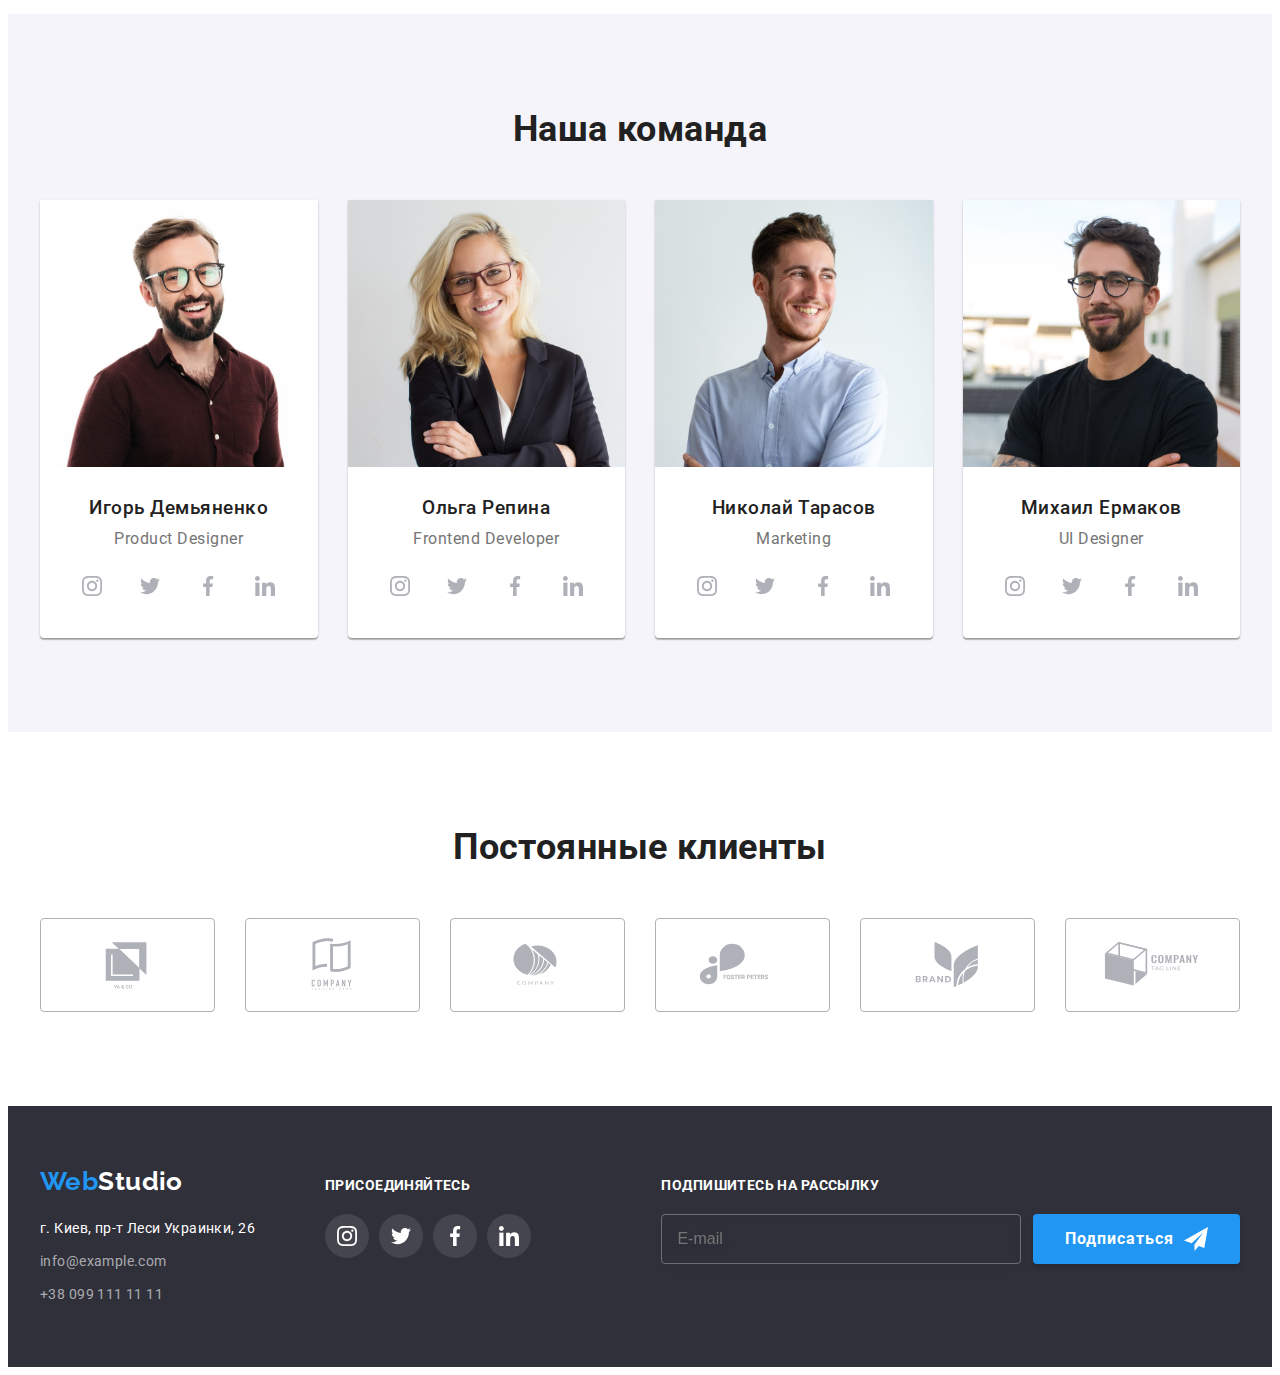
==== commit 350b16da: "finish" ====
--- a/index.html
+++ b/index.html
@@ -391,7 +391,6 @@
             </div>
             <div class="footer-item subscribe-footer-item">
                 <h3 class="subscribe-tittle social-links-tittle third-rate-tittle">Подпишитесь на рассылку</h3>
-                <div class="subscribe-item">
                     <form class="email-form">
                         <label class="email-form-field">
                             <input name="user_email" type="email" class="email-form-input" placeholder="E-mail">
@@ -403,7 +402,6 @@
                             </svg>
                         </button>
                     </form>
-                </div>
             </div>
         </div>
     </footer>
--- a/css/styles.css
+++ b/css/styles.css
@@ -406,9 +406,8 @@
 .subscribe-footer-item {
   margin-left: auto;
 }
-.subscribe-item {
-  display: flex;
-  align-items: center;
+.email-form {
+  display: flex;
 }
 .email-form-input {
   border: 1px solid rgba(255, 255, 255, 0.3);
